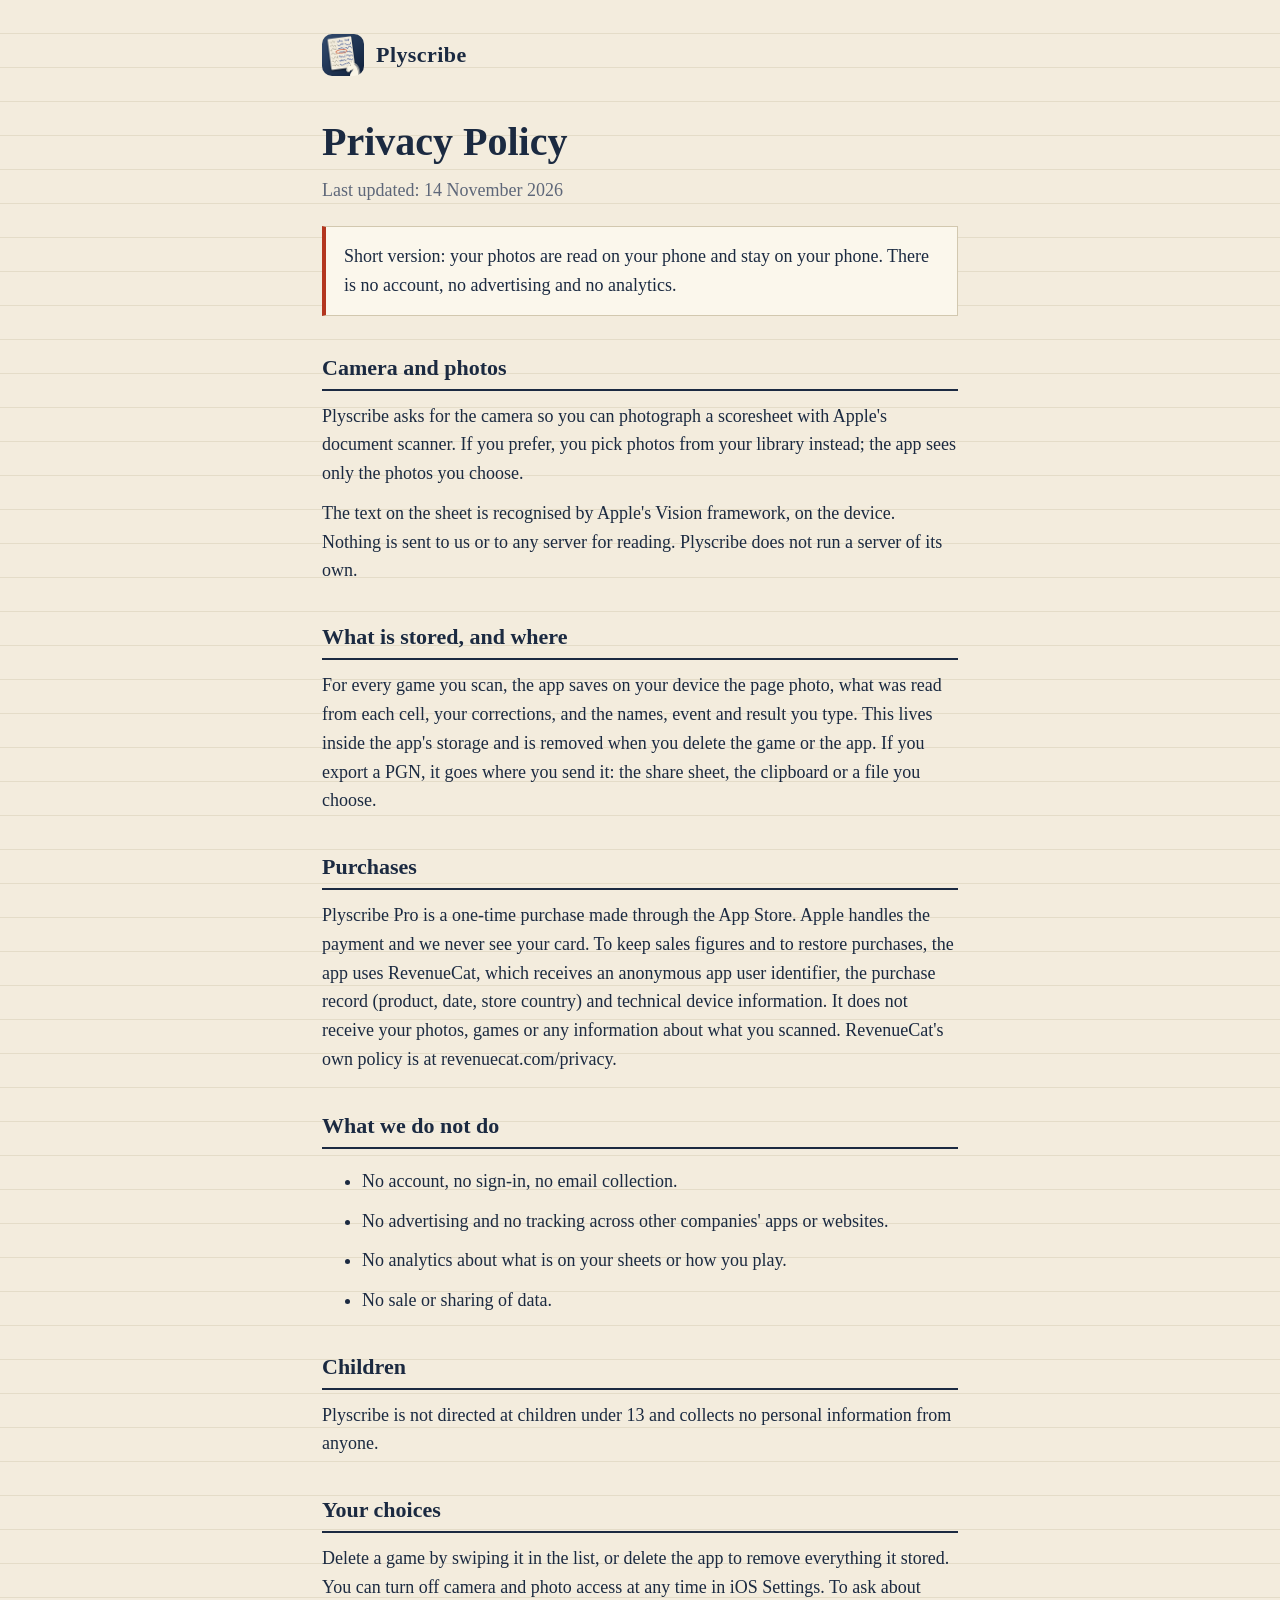
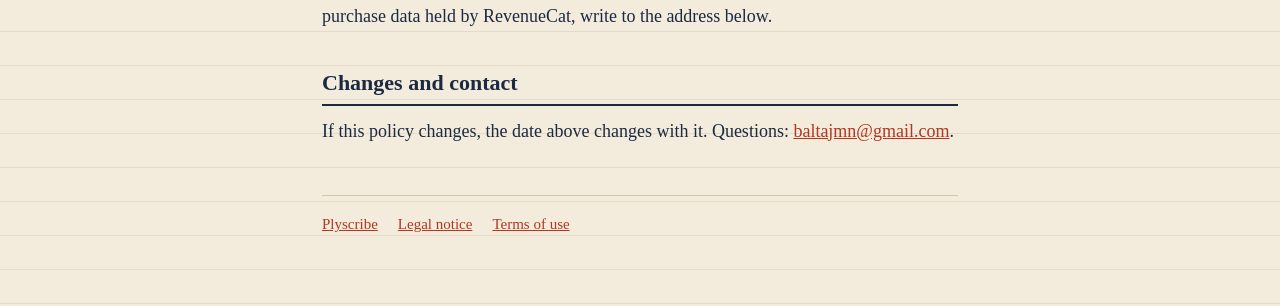
==== privacy/index.html @ 8e695fbb "Web y privacidad de Plyscribe" ====
<!doctype html>
<html lang="en">
<head>
<meta charset="utf-8">
<meta name="viewport" content="width=device-width, initial-scale=1">
<title>Plyscribe Privacy Policy</title>
<meta name="description" content="Plyscribe reads your scoresheet photos on your device. No account, no tracking, no uploads.">
<link rel="canonical" href="https://plyscribe.baltajmn.dev/privacy/">
<link rel="icon" href="/ply/icon-64.png" type="image/png">
<link rel="stylesheet" href="/ply/site.css">
</head>
<body>
<main>
<a class="brand" href="/"><img src="/ply/icon-180.png" alt="">Plyscribe</a>
<h1>Privacy Policy</h1>
<p class="lede">Last updated: 14 November 2026</p>
<div class="box"><p>Short version: your photos are read on your phone and stay on your phone. There is no account, no advertising and no analytics.</p></div>
<h2>Camera and photos</h2>
<p>Plyscribe asks for the camera so you can photograph a scoresheet with Apple's document scanner. If you prefer, you pick photos from your library instead; the app sees only the photos you choose.</p>
<p>The text on the sheet is recognised by Apple's Vision framework, on the device. Nothing is sent to us or to any server for reading. Plyscribe does not run a server of its own.</p>
<h2>What is stored, and where</h2>
<p>For every game you scan, the app saves on your device the page photo, what was read from each cell, your corrections, and the names, event and result you type. This lives inside the app's storage and is removed when you delete the game or the app. If you export a PGN, it goes where you send it: the share sheet, the clipboard or a file you choose.</p>
<h2>Purchases</h2>
<p>Plyscribe Pro is a one-time purchase made through the App Store. Apple handles the payment and we never see your card. To keep sales figures and to restore purchases, the app uses RevenueCat, which receives an anonymous app user identifier, the purchase record (product, date, store country) and technical device information. It does not receive your photos, games or any information about what you scanned. RevenueCat's own policy is at revenuecat.com/privacy.</p>
<h2>What we do not do</h2>
<ul>
<li>No account, no sign-in, no email collection.</li>
<li>No advertising and no tracking across other companies' apps or websites.</li>
<li>No analytics about what is on your sheets or how you play.</li>
<li>No sale or sharing of data.</li>
</ul>
<h2>Children</h2>
<p>Plyscribe is not directed at children under 13 and collects no personal information from anyone.</p>
<h2>Your choices</h2>
<p>Delete a game by swiping it in the list, or delete the app to remove everything it stored. You can turn off camera and photo access at any time in iOS Settings. To ask about purchase data held by RevenueCat, write to the address below.</p>
<h2>Changes and contact</h2>
<p>If this policy changes, the date above changes with it. Questions: <a href="mailto:baltajmn@gmail.com?subject=Plyscribe%20privacy">baltajmn@gmail.com</a>.</p>
<footer><a href="/">Plyscribe</a><a href="/legal.html">Legal notice</a><a href="https://www.apple.com/legal/internet-services/itunes/dev/stdeula/">Terms of use</a></footer>
</main>
</body>
</html>
---- ply/site.css ----
:root { --paper:#f3ecdd; --sheet:#fbf7ec; --ink:#1b2a41; --soft:#5e6779; --rule:#d2c8af; --pen:#b3361f; }
* { box-sizing: border-box; }
body { margin:0; background:var(--paper) repeating-linear-gradient(to bottom, transparent 0, transparent 33px, rgba(210,200,175,.45) 33px, rgba(210,200,175,.45) 34px); color:var(--ink); font:18px/1.6 "New York", Georgia, "Times New Roman", serif; }
main { max-width:680px; margin:0 auto; padding:34px 22px 70px; }
.brand { display:inline-flex; align-items:center; gap:12px; color:var(--ink); text-decoration:none; font-weight:700; font-size:22px; letter-spacing:.02em; }
.brand img { width:42px; height:42px; border-radius:10px; }
h1 { font-size:40px; line-height:1.15; margin:34px 0 8px; }
h2 { font-size:22px; margin:34px 0 6px; padding-bottom:4px; border-bottom:2px solid var(--ink); }
p, li { margin:.6em 0; }
.lede { color:var(--soft); }
.box { background:var(--sheet); border:1px solid var(--rule); border-left:4px solid var(--pen); padding:4px 18px; margin:22px 0; }
a { color:var(--pen); }
table { width:100%; border-collapse:collapse; background:var(--sheet); border:1px solid var(--rule); }
th, td { text-align:left; padding:9px 12px; border-bottom:1px solid var(--rule); vertical-align:top; font-size:16px; }
th { width:30%; color:var(--soft); font-weight:600; }
footer { margin-top:50px; padding-top:16px; border-top:1px solid var(--rule); font-size:15px; display:flex; gap:20px; flex-wrap:wrap; }
.stamp { display:inline-block; border:2px solid var(--pen); color:var(--pen); padding:2px 10px; border-radius:4px; transform:rotate(-3deg); font:700 16px ui-monospace, Menlo, monospace; }
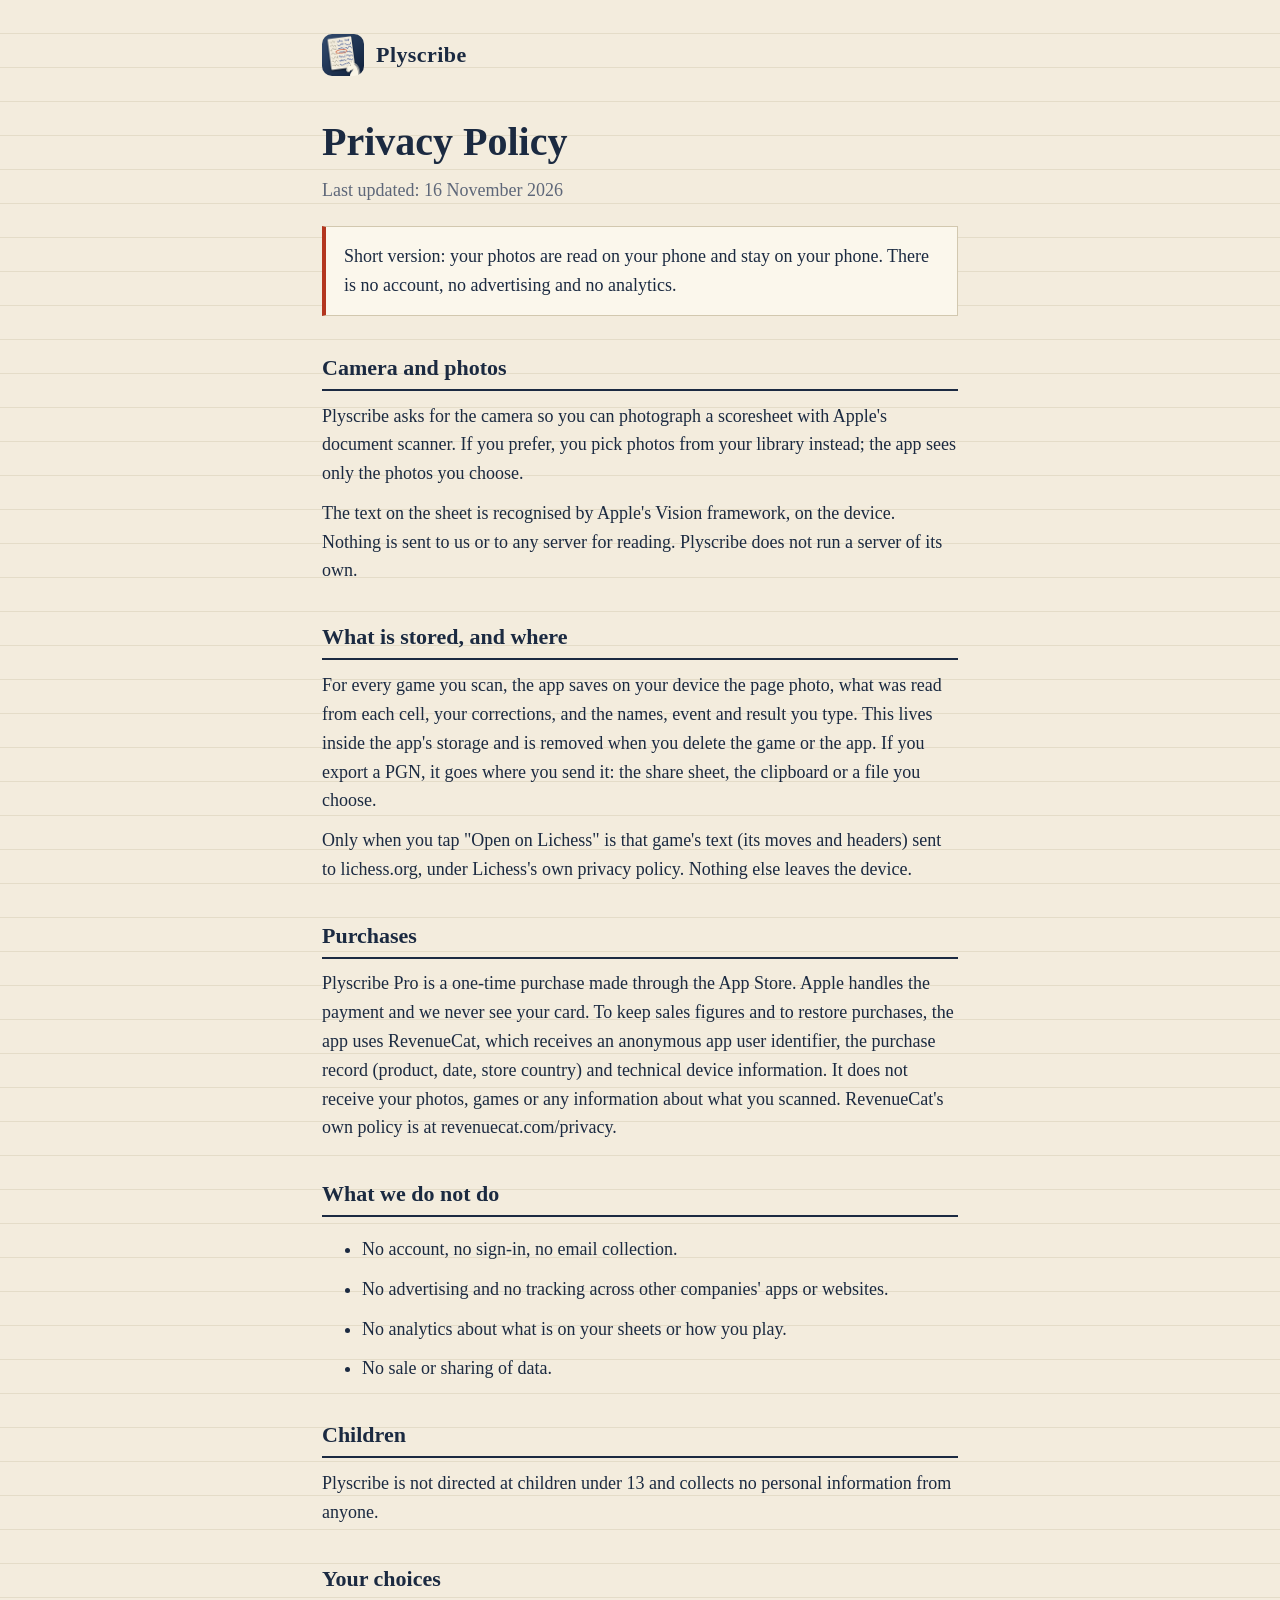
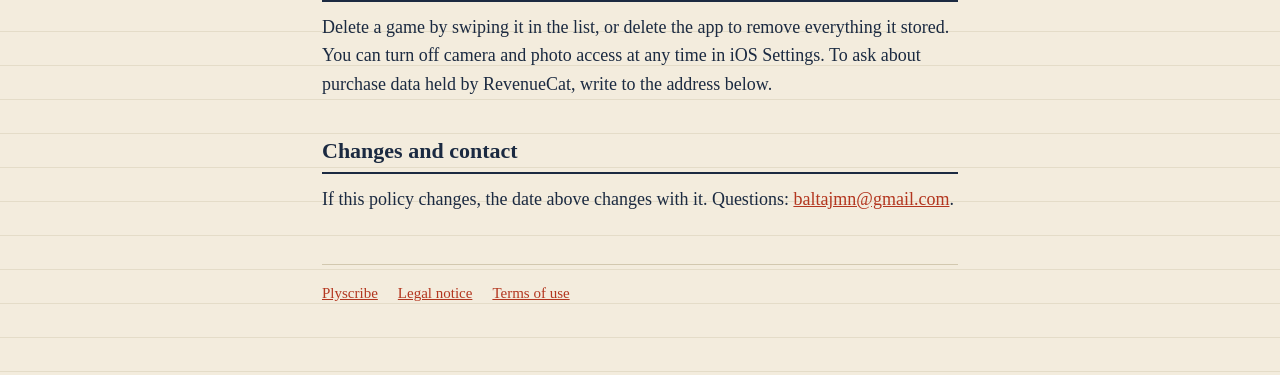
==== commit f49c812d: "Privacy: explain Open on Lichess sends the game PGN to lichess.org only on tap Co-Authored-By: Claud" ====
--- a/privacy/index.html
+++ b/privacy/index.html
@@ -13,13 +13,14 @@
 <main>
 <a class="brand" href="/"><img src="/ply/icon-180.png" alt="">Plyscribe</a>
 <h1>Privacy Policy</h1>
-<p class="lede">Last updated: 14 November 2026</p>
+<p class="lede">Last updated: 16 November 2026</p>
 <div class="box"><p>Short version: your photos are read on your phone and stay on your phone. There is no account, no advertising and no analytics.</p></div>
 <h2>Camera and photos</h2>
 <p>Plyscribe asks for the camera so you can photograph a scoresheet with Apple's document scanner. If you prefer, you pick photos from your library instead; the app sees only the photos you choose.</p>
 <p>The text on the sheet is recognised by Apple's Vision framework, on the device. Nothing is sent to us or to any server for reading. Plyscribe does not run a server of its own.</p>
 <h2>What is stored, and where</h2>
 <p>For every game you scan, the app saves on your device the page photo, what was read from each cell, your corrections, and the names, event and result you type. This lives inside the app's storage and is removed when you delete the game or the app. If you export a PGN, it goes where you send it: the share sheet, the clipboard or a file you choose.</p>
+<p>Only when you tap "Open on Lichess" is that game's text (its moves and headers) sent to lichess.org, under Lichess's own privacy policy. Nothing else leaves the device.</p>
 <h2>Purchases</h2>
 <p>Plyscribe Pro is a one-time purchase made through the App Store. Apple handles the payment and we never see your card. To keep sales figures and to restore purchases, the app uses RevenueCat, which receives an anonymous app user identifier, the purchase record (product, date, store country) and technical device information. It does not receive your photos, games or any information about what you scanned. RevenueCat's own policy is at revenuecat.com/privacy.</p>
 <h2>What we do not do</h2>
